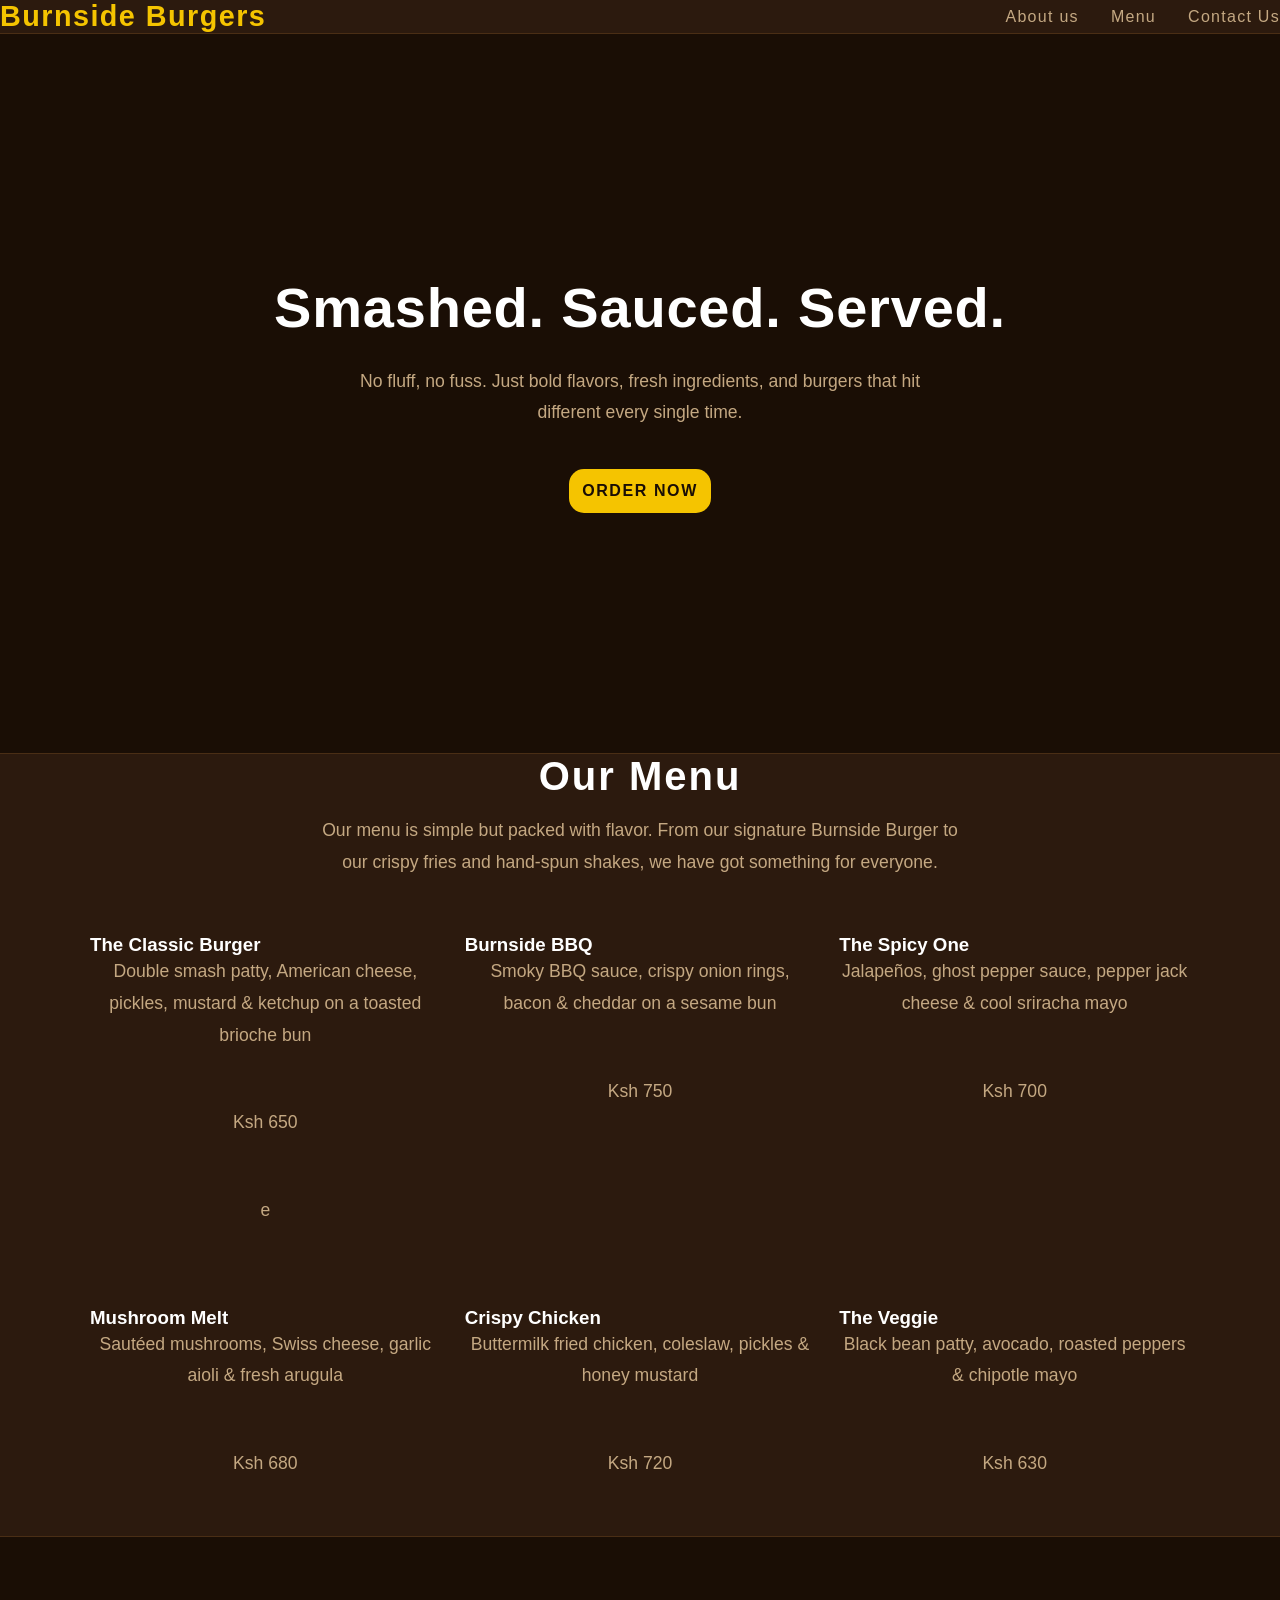
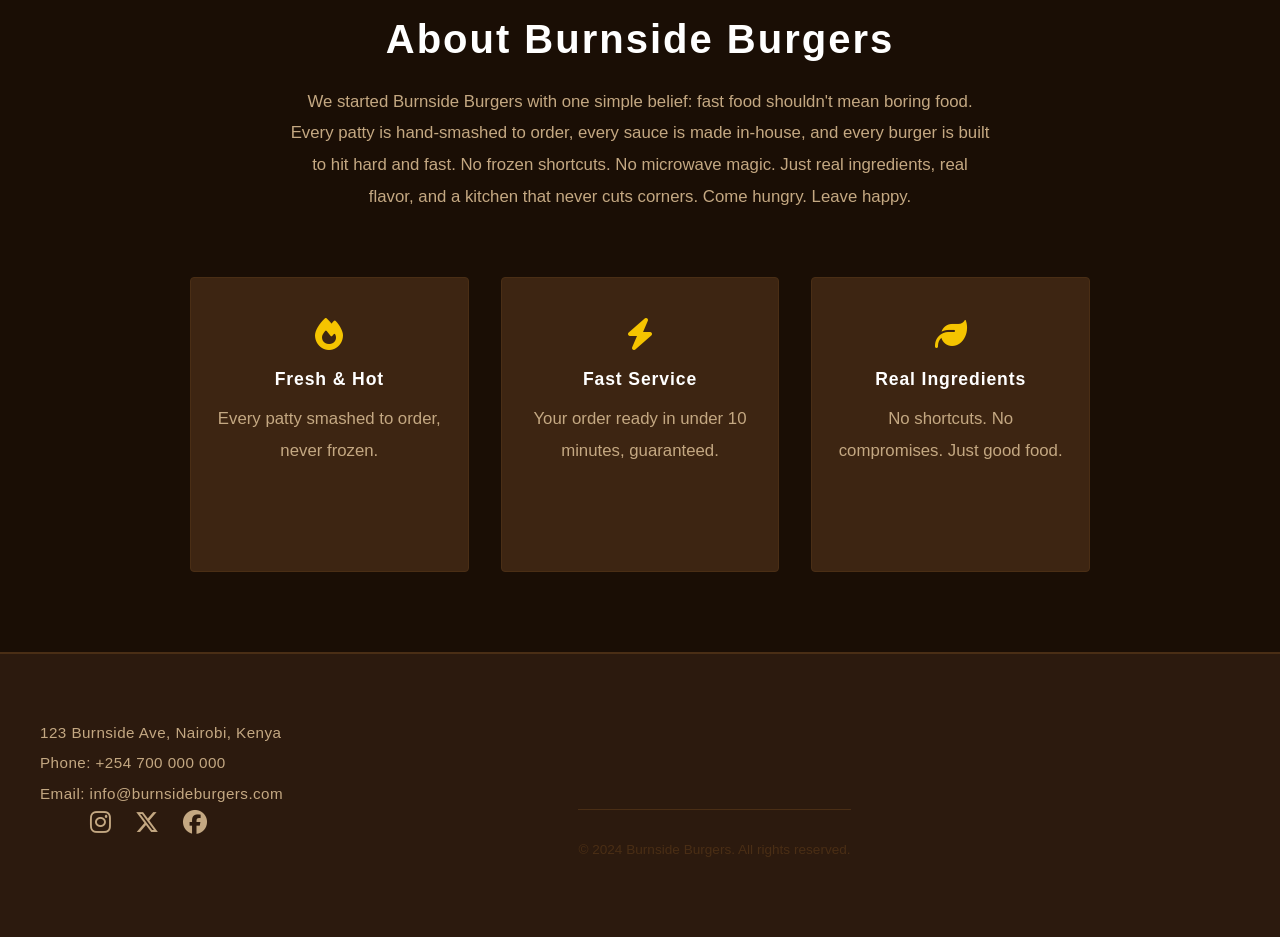
==== index.html @ 487edd74 "style: add responsive design for tablet and mobile" ====
<!DOCTYPE html>
<html lang="en">
<head>
    <meta charset="UTF-8">
    <meta name="viewport" content="width=device-width, initial-scale=1.0">
    <title>Welcome to Burnside Burgers</title>
    <link rel="stylesheet" href="https://cdnjs.cloudflare.com/ajax/libs/font-awesome/6.5.0/css/all.min.css">
    <link rel="stylesheet" href="./CSS/style.css">
</head>
<body>
    <header id="header">
        <h1 id="logo">Burnside Burgers</h1>
        <nav>
            <ul>
                <li><a href="about.html">About us</a></li>
                <li><a href="menu.html">Menu</a></li>
                <li><a href="contact.html">Contact Us</a></li>
            </ul>
        </nav>
    </header>

    <section id="hero-section">
        <h1>Smashed. Sauced. Served.</h1>
        <p>No fluff, no fuss. Just bold flavors, fresh ingredients, and burgers that hit different every single time.</p>
        <button id="order">Order Now</button>
    </section>

    <section id="menu">
        <h2>Our Menu</h2>
        <p>Our menu is simple but packed with flavor. From our signature Burnside Burger to our crispy fries and hand-spun shakes, we have got something for everyone.</p>
        <div class="menu-items">
            <div class="item">
                <h3>The Classic Burger</h3>
                <p>Double smash patty, American cheese, pickles, mustard & ketchup on a toasted brioche bun</p>
                <p>Ksh 650</p>
                <p>e</p>
            </div>
            <div class="item">
                <h3>Burnside BBQ</h3>
                <p>Smoky BBQ sauce, crispy onion rings, bacon & cheddar on a sesame bun</p>
                <p>Ksh 750</p>
            </div>
            <div class="item">
                <h3>The Spicy One</h3>
                <p>Jalapeños, ghost pepper sauce, pepper jack cheese & cool sriracha mayo</p>
                <p>Ksh 700</p>
            </div>
            <div class="item">
                <h3>Mushroom Melt</h3>
                <p>Sautéed mushrooms, Swiss cheese, garlic aioli & fresh arugula</p>
                <p>Ksh 680</p>
            </div>
            <div class="item">
                <h3>Crispy Chicken</h3>
                <p>Buttermilk fried chicken, coleslaw, pickles & honey mustard</p>
                <p>Ksh 720</p>
            </div>
            <div class="item">
                <h3>The Veggie</h3>
                <p>Black bean patty, avocado, roasted peppers & chipotle mayo</p>
                <p>Ksh 630</p>
            </div>
        </div>
    </section>

    <section id="about">
        <h2>About Burnside Burgers</h2>
        <p>We started Burnside Burgers with one simple belief: fast food shouldn't mean boring food. Every patty is hand-smashed to order, every sauce is made in-house, and every burger is built to hit hard and fast.
        No frozen shortcuts. No microwave magic. Just real ingredients, real flavor, and a kitchen that never cuts corners.
        Come hungry. Leave happy.
        </p>
        <div class="about-highlights">
            <div class="highlight">
                <i class="fas fa-fire"></i>
                <h3>Fresh & Hot</h3>
                <p>Every patty smashed to order, never frozen.</p>
            </div>
            <div class="highlight">
                <i class="fas fa-bolt"></i>
                <h3>Fast Service</h3>
                <p>Your order ready in under 10 minutes, guaranteed.</p>
            </div>
            <div class="highlight">
                <i class="fas fa-leaf"></i>
                <h3>Real Ingredients</h3>
                <p>No shortcuts. No compromises. Just good food.</p>
            </div>
        </div>
    </section>

    <section id="footer">
        <div id="contact-info">
            <p>123 Burnside Ave, Nairobi, Kenya</p>
            <p>Phone: +254 700 000 000</p>
            <p>Email: info@burnsideburgers.com</p>
        </div>
        <footer>
            <div id="social-media">
                <a href="https://instagram.com/burnsideburgers" target="_blank">
                    <i class="fab fa-instagram"></i>
                </a>

                <a href="https://twitter.com/burnsideburgers" target="_blank">
                    <i class="fab fa-x-twitter"></i>
                </a>

                <a href="https://facebook.com/burnsideburgers" target="_blank">
                    <i class="fab fa-facebook"></i>
                </a>
            </div>
            <p>&copy; 2024 Burnside Burgers. All rights reserved.</p>
        </footer>
    </section>
</body>
</html>
---- CSS/style.css ----
:root {
    --bg:       #1a0e05;  /* deep dark brown - main background */
    --section:  #2c1a0e;  /* slightly lighter brown - alternate sections */
    --card:     #3d2512;  /* warm brown - cards */
    --gold:     #f5c400;  /* golden yellow - main accent */
    --brown:    #c8752a;  /* warm orange brown - buttons, highlights */
    --white:    #ffffff;  /* pure white - headings */
    --muted:    #c4a882;  /* warm beige - secondary text */
    --border:   #4a2e15;  /* subtle brown - borders, dividers */
}
* {
    margin: 0;
    padding: 0;
    box-sizing: border-box;
}
body {
    background-color: var(--bg);
    color: var(--white);
    font-family: 'Arial', sans-serif;
}

/*Header*/
#header {
    display:flex;
    justify-content: space-between;
    align-items: center;
    padding: 1.2rem, 2.5rem;
    background-color: var(--section);
    position: sticky;
    top: 0;
    z-index: 100;
    border-bottom: 1px solid var(--border);
}

/*Logo*/
#logo {
    color: var(--gold);
    font-size: 1.8rem;
    letter-spacing: 0.05em;
}

/*Nav links*/
nav ul{
    display: flex;
    gap: 2rem;
    list-style: none;
}
nav ul a {
    color: var(--muted);
    text-decoration: none;
    font-size: 1rem;
    letter-spacing: 0.08em;
    transition: color 0.3s; /*For smooth color change on hover*/
}
nav ul a:hover {
    color: var(--gold);
}

/*Hero section*/
#hero-section {
    min-height: 80vh; /*80% of the screen height*/
    background-color: var(--bg);
    display: flex;
    flex-direction: column; /*stack heading and paragraph vertically*/
    justify-content: center;
    align-items: center;
    text-align: center;
    padding: 2rem;
    border-bottom: 1px solid var(--border);
}
#hero-section h1 {
    font-size: 3.5rem;
    color: var(--white);
    letter-spacing: 0.05rem;
    margin-bottom: 1.5rem;
    line-height: 1.2;
}
#hero-section p {
    font-size: 1.1rem;
    color: var(--muted); /*less important than heading*/
    max-width: 600px; /*stops text from stretching too wide*/
    line-height: 1.8;
    margin-bottom: 2.5rem;
}
#order {
    background-color: var(--gold);
    color: var(--bg);
    border: none;
    border-radius: 15px;
    padding: 0.8rem;
    font-size: 1rem;
    letter-spacing: 0.1em;
    text-transform: uppercase; /*makes text all CAPS*/
    cursor: pointer; /*shows hand cursor on hover*/
    font-weight: bold;
    transition: background-color 0.3s, transform 0.2s; /*smooth hover effect*/
}
#order:hover {
    background-color: var(--brown);
    color: var(--white);
    transform: translateY(-3px);    /* slightly lifts the button up */
}
#menu {
    padding: 5rem, 2.5rem;
    background-color: var(--section);
    border-bottom: 1px solid var(--border);
}
#menu p {
    text-align: center;
    color: var(--muted);
    font-size: 1.1rem;
    max-width: 650px;
    margin: 0 auto 3.5rem;
    line-height: 1.8;
}
.menu-items {
    display: grid;
    grid-template-columns: repeat(3, 1fr); /*3 equal columns*/
    gap: 1.5rem;
    max-width: 1100px; /*stops grid from getting too wide*/
    margin: 0 auto;
}
.menu-item {
    background-color: var(--card);       
    border: 1px solid var(--border);     
    padding: 2rem;                       
    border-radius: 4px;                  
    transition: transform 0.3s, border-color 0.3s; 
}
.menu-item:hover {
    transform: translateY(-5px);         
    border-color: var(--gold);          
}
.menu-item p:first-of-type {    /*targets first <p>*/
    color: var(--muted);             
    font-size: 0.9rem;              
    line-height: 1.7;                
    margin-bottom: 1.2rem;          
}
.menu-item p:last-of-type { /*targets last <p>*/
    color: var(--white);             
    font-size: 1.1rem;               
    font-weight: bold;               
    border-top: 1px solid var(--border); 
    padding-top: 1rem;               
}
#menu h2 {
    text-align: center;          
    color: var(--white);         
    font-size: 2.5rem;           
    letter-spacing: 0.05em;      
    margin-bottom: 1rem;         
}

/*About section*/
#about {
    padding: 5rem 2.5rem;              
    background-color: var(--bg);       
    text-align: center;                
    border-bottom: 1px solid var(--border); 
}
#about h2 {
    color: var(--white);           
    font-size: 2.5rem;             
    letter-spacing: 0.05em;        
    margin-bottom: 1.5rem;         
}
#about p {
    color: var(--muted);           
    font-size: 1.05rem;            
    line-height: 1.9;              
    max-width: 700px;              
    margin: 0 auto 4rem;           
}
.about-highlights {
    display: grid;                          
    grid-template-columns: repeat(3, 1fr);  
    gap: 2rem;                              
    max-width: 900px;                       
    margin: 0 auto;                        
}
.highlight {
    background-color: var(--card);      
    border: 1px solid var(--border);    
    padding: 2.5rem 1.5rem;             
    border-radius: 4px;                 
    transition: border-color 0.3s, transform 0.3s; 
}
.highlight:hover {
    border-color: var(--gold);       
    transform: translateY(-5px);     
}
.highlight i {
    font-size: 2rem;             
    color: var(--gold);          
    margin-bottom: 1.2rem;       
    display: block;              
}
.highlight h3 {
    color: var(--white);         
    font-size: 1.1rem;           
    letter-spacing: 0.05em;     
    margin-bottom: 0.8rem;       
}
.highlight p {
    color: var(--muted);        
    font-size: 0.9rem;           
    line-height: 1.7;           
}

/*Footer section*/
#footer {
    background-color: var(--section);    
    padding: 4rem 2.5rem 2rem;          
    border-top: 1px solid var(--border); 
}
footer {
    display: flex;                   /* puts children side by side */
    justify-content: space-between;  /* pushes them to opposite ends */
    align-items: flex-start;         /* aligns to the top */
    max-width: 1100px;               /* stops footer getting too wide */
    margin: 0 auto 3rem;             /* centers it, space below */
    flex-wrap: wrap;                 /* wraps to next line on small screens */
    gap: 2rem;                       /* space between columns */
}
#contact-info p {
    color: var(--muted);         
    font-size: 0.95rem;          
    line-height: 2;              
    letter-spacing: 0.03em;      
}
#social-media {
    display: flex;               
    gap: 1.5rem;                 
    align-items: center;         
}
#social-media a {
    color: var(--muted);         
    font-size: 1.5rem;          
    transition: color 0.3s, transform 0.3s;
    display: block;             

}
#social-media a:hover {
    color: var(--gold);          
    transform: translateY(-3px); 
}
footer p {
    text-align: center;          
    color: var(--border);        
    font-size: 0.85rem;          
    padding-top: 2rem;           
    border-top: 1px solid var(--border); 
    max-width: 1100px;           
    margin: 0 auto;              
}
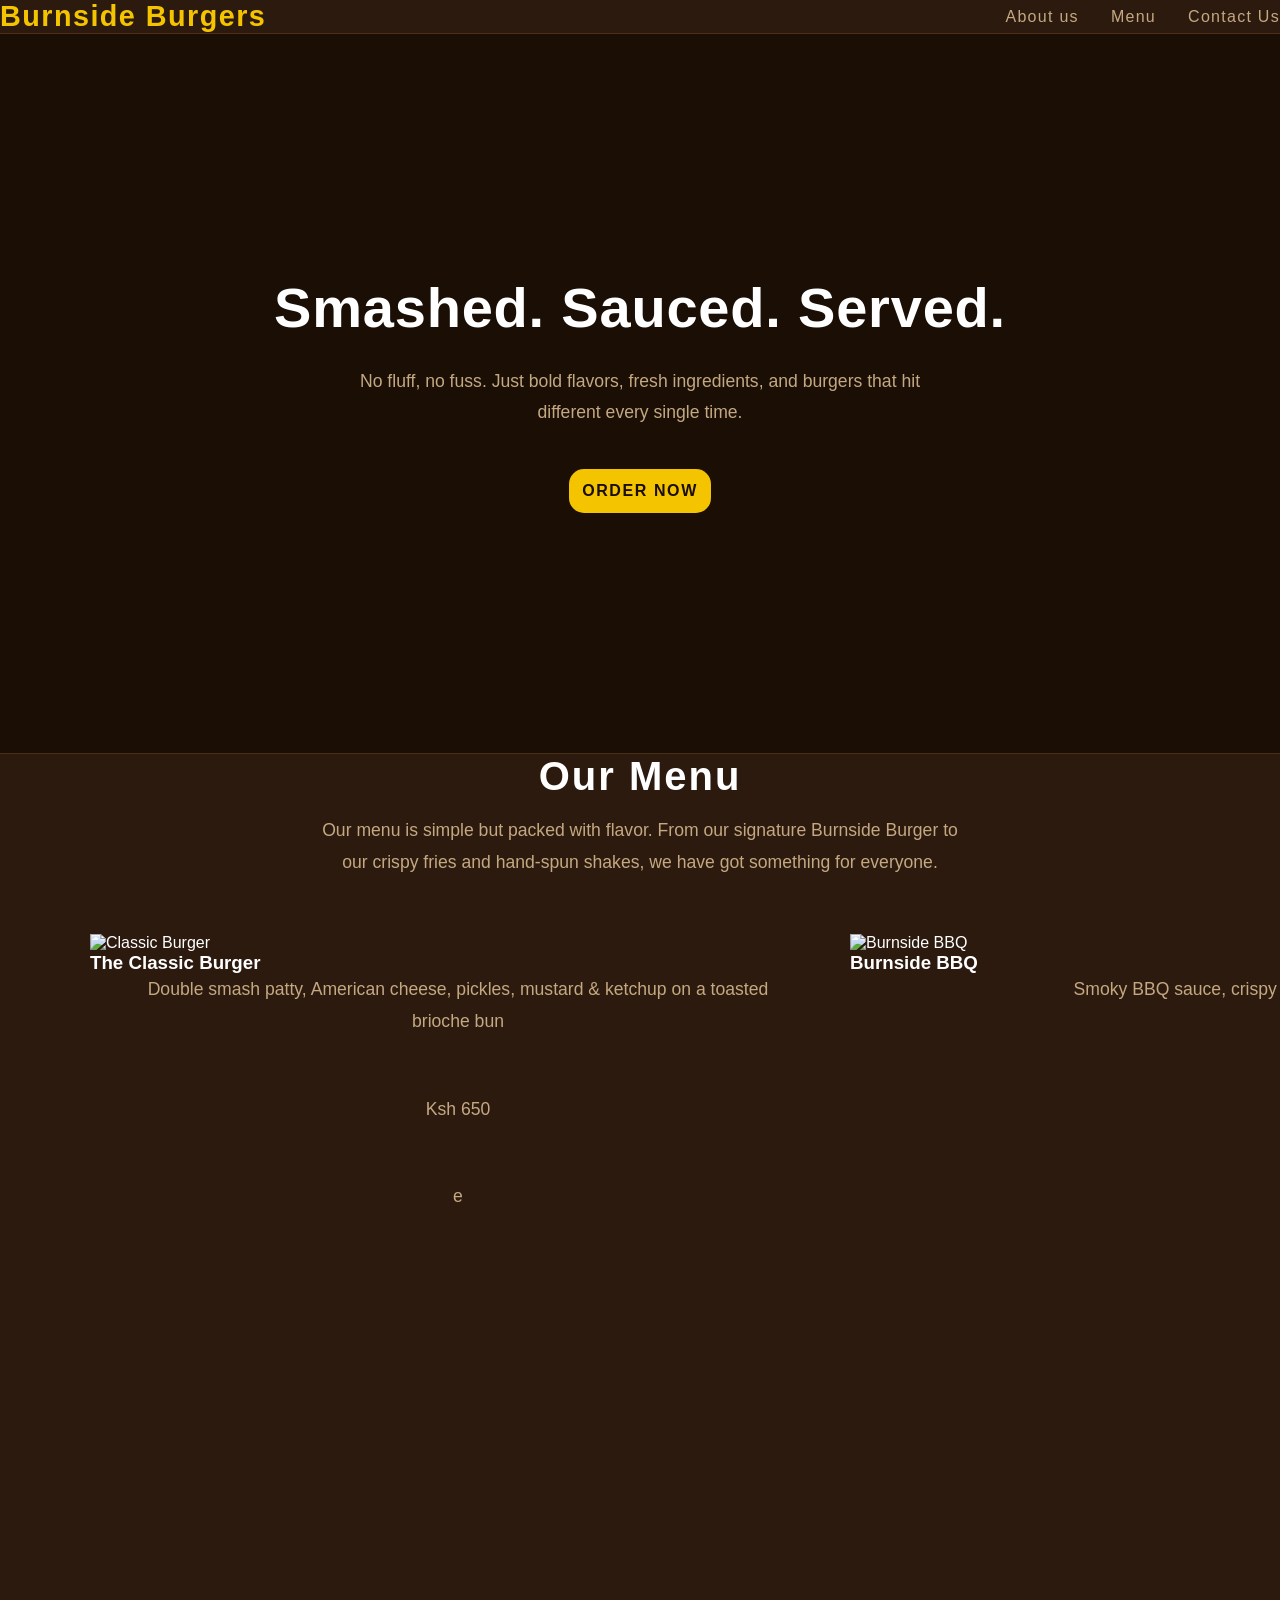
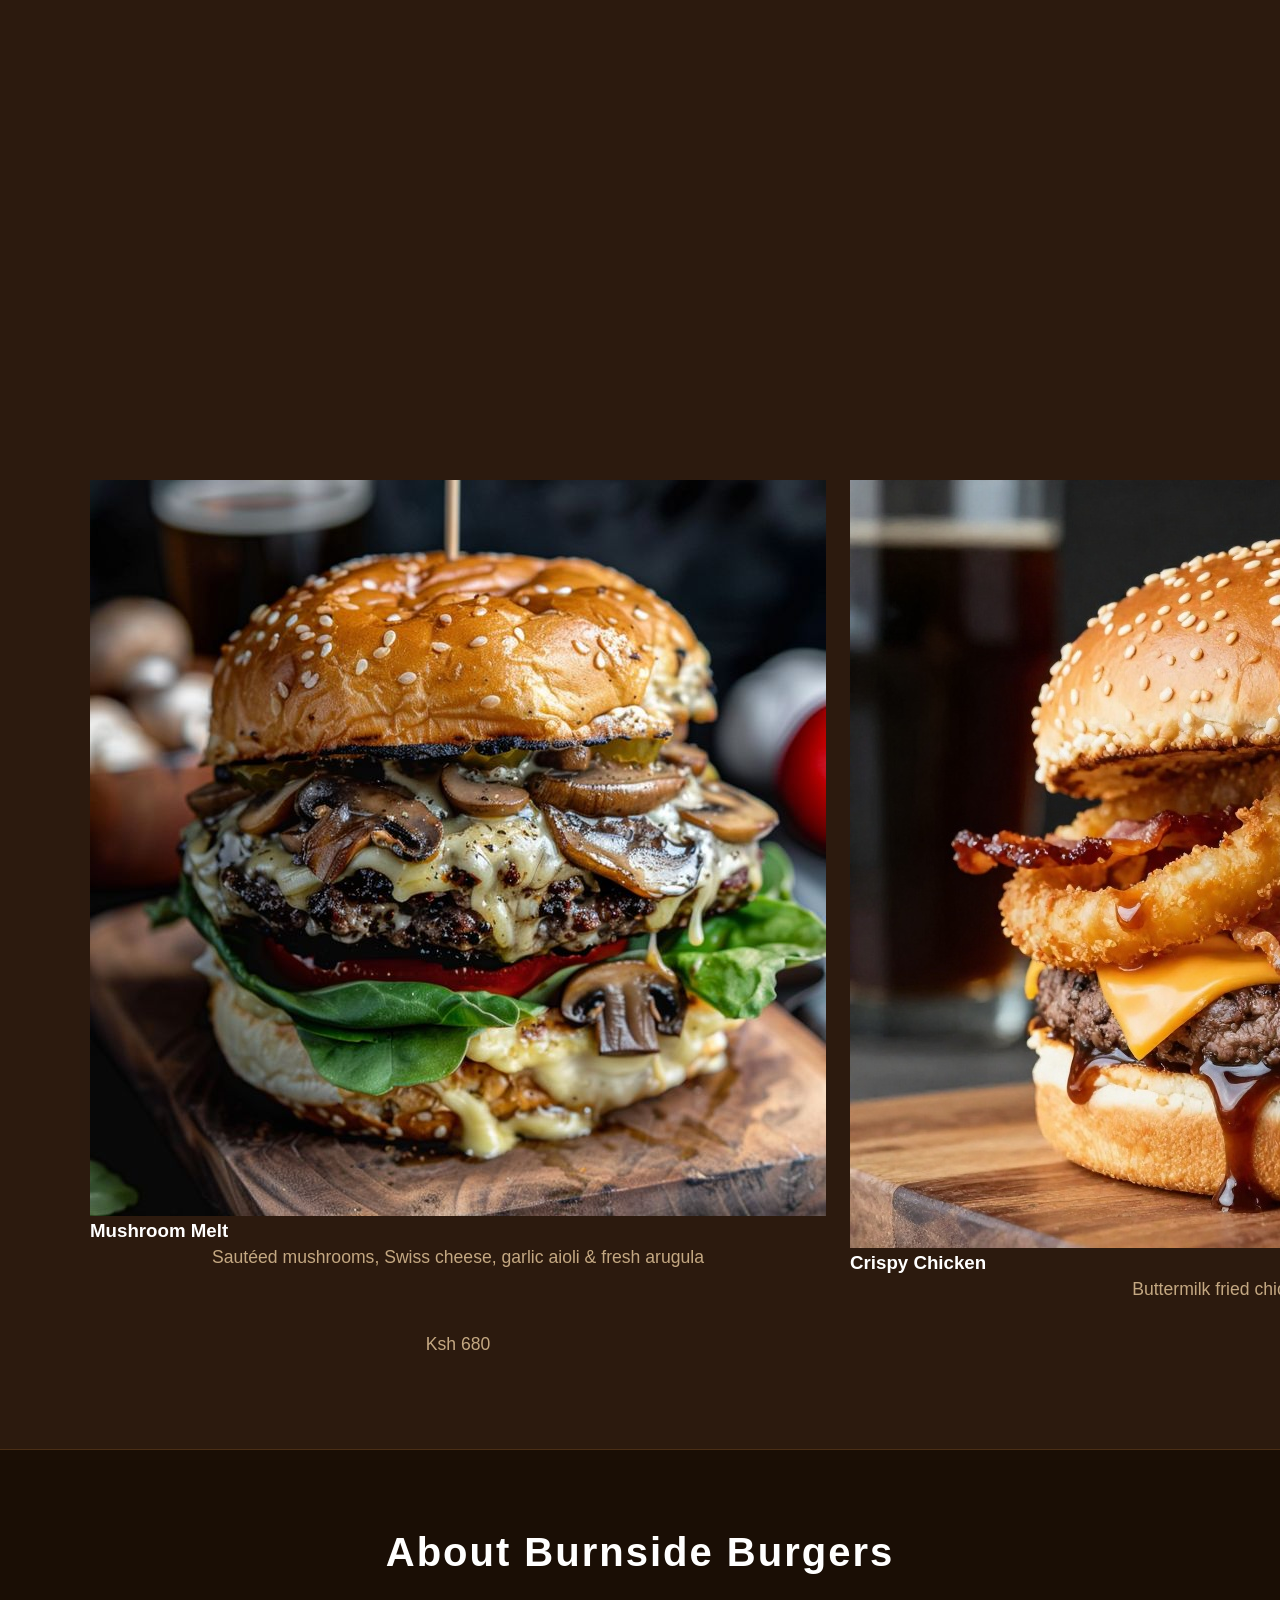
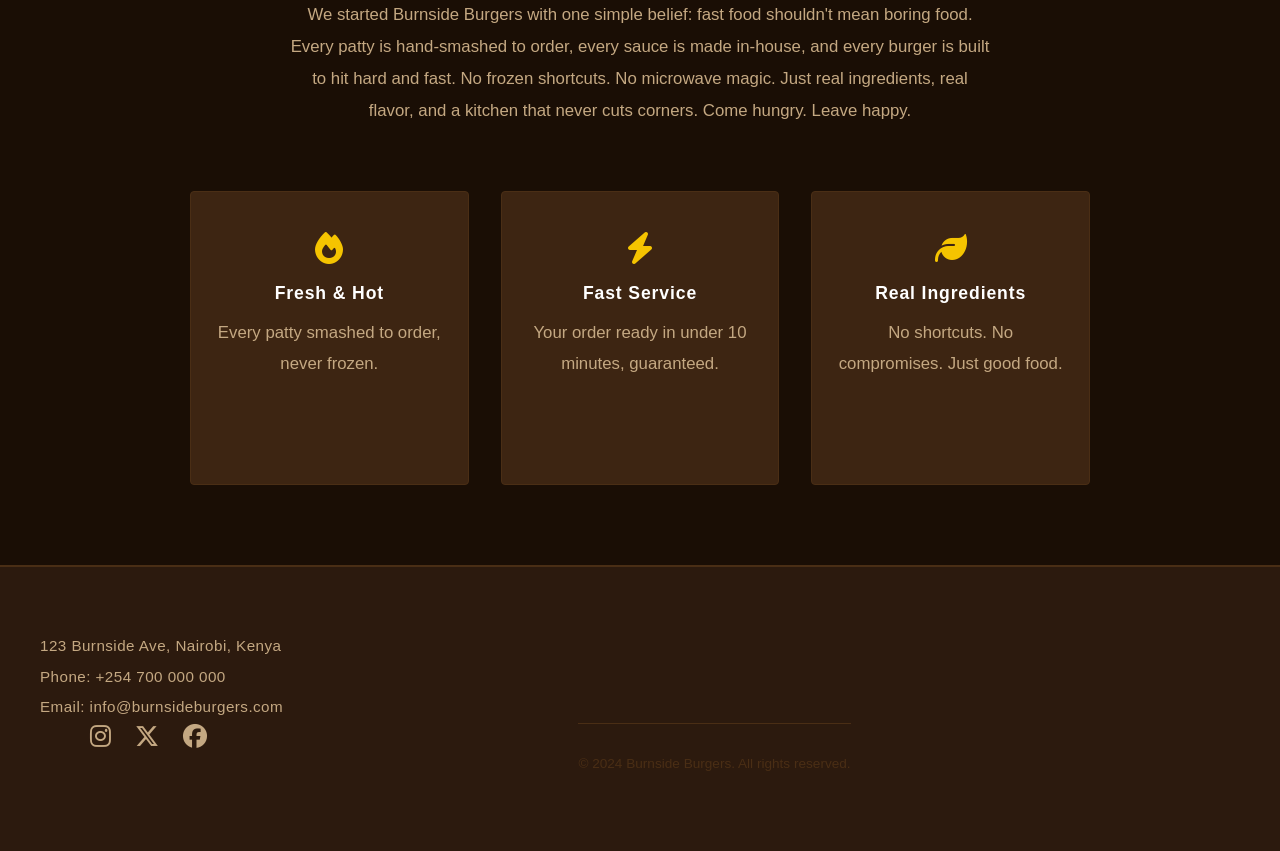
==== commit 96a0ccce: "feat: add food images to menu section" ====
--- a/index.html
+++ b/index.html
@@ -30,32 +30,38 @@
         <p>Our menu is simple but packed with flavor. From our signature Burnside Burger to our crispy fries and hand-spun shakes, we have got something for everyone.</p>
         <div class="menu-items">
             <div class="item">
+                <img src="./images/classic-burger.jpg" alt="Classic Burger">
                 <h3>The Classic Burger</h3>
                 <p>Double smash patty, American cheese, pickles, mustard & ketchup on a toasted brioche bun</p>
                 <p>Ksh 650</p>
                 <p>e</p>
             </div>
             <div class="item">
+                <img src="./images/burnside-bbq.jpg" alt="Burnside BBQ">
                 <h3>Burnside BBQ</h3>
                 <p>Smoky BBQ sauce, crispy onion rings, bacon & cheddar on a sesame bun</p>
                 <p>Ksh 750</p>
             </div>
             <div class="item">
+                <img src="./images/spicy.jpeg" alt="Spicy burger">
                 <h3>The Spicy One</h3>
                 <p>Jalapeños, ghost pepper sauce, pepper jack cheese & cool sriracha mayo</p>
                 <p>Ksh 700</p>
             </div>
             <div class="item">
+                <img src="./images/mushroom.jpeg" alt="Mushroom melt burger">
                 <h3>Mushroom Melt</h3>
                 <p>Sautéed mushrooms, Swiss cheese, garlic aioli & fresh arugula</p>
                 <p>Ksh 680</p>
             </div>
             <div class="item">
+                <img src="./images/smoky.jpg" alt="Crispy chicken burger">
                 <h3>Crispy Chicken</h3>
                 <p>Buttermilk fried chicken, coleslaw, pickles & honey mustard</p>
                 <p>Ksh 720</p>
             </div>
             <div class="item">
+                <img src="./images/veggie.jpeg" alt="Veggie burger">
                 <h3>The Veggie</h3>
                 <p>Black bean patty, avocado, roasted peppers & chipotle mayo</p>
                 <p>Ksh 630</p>
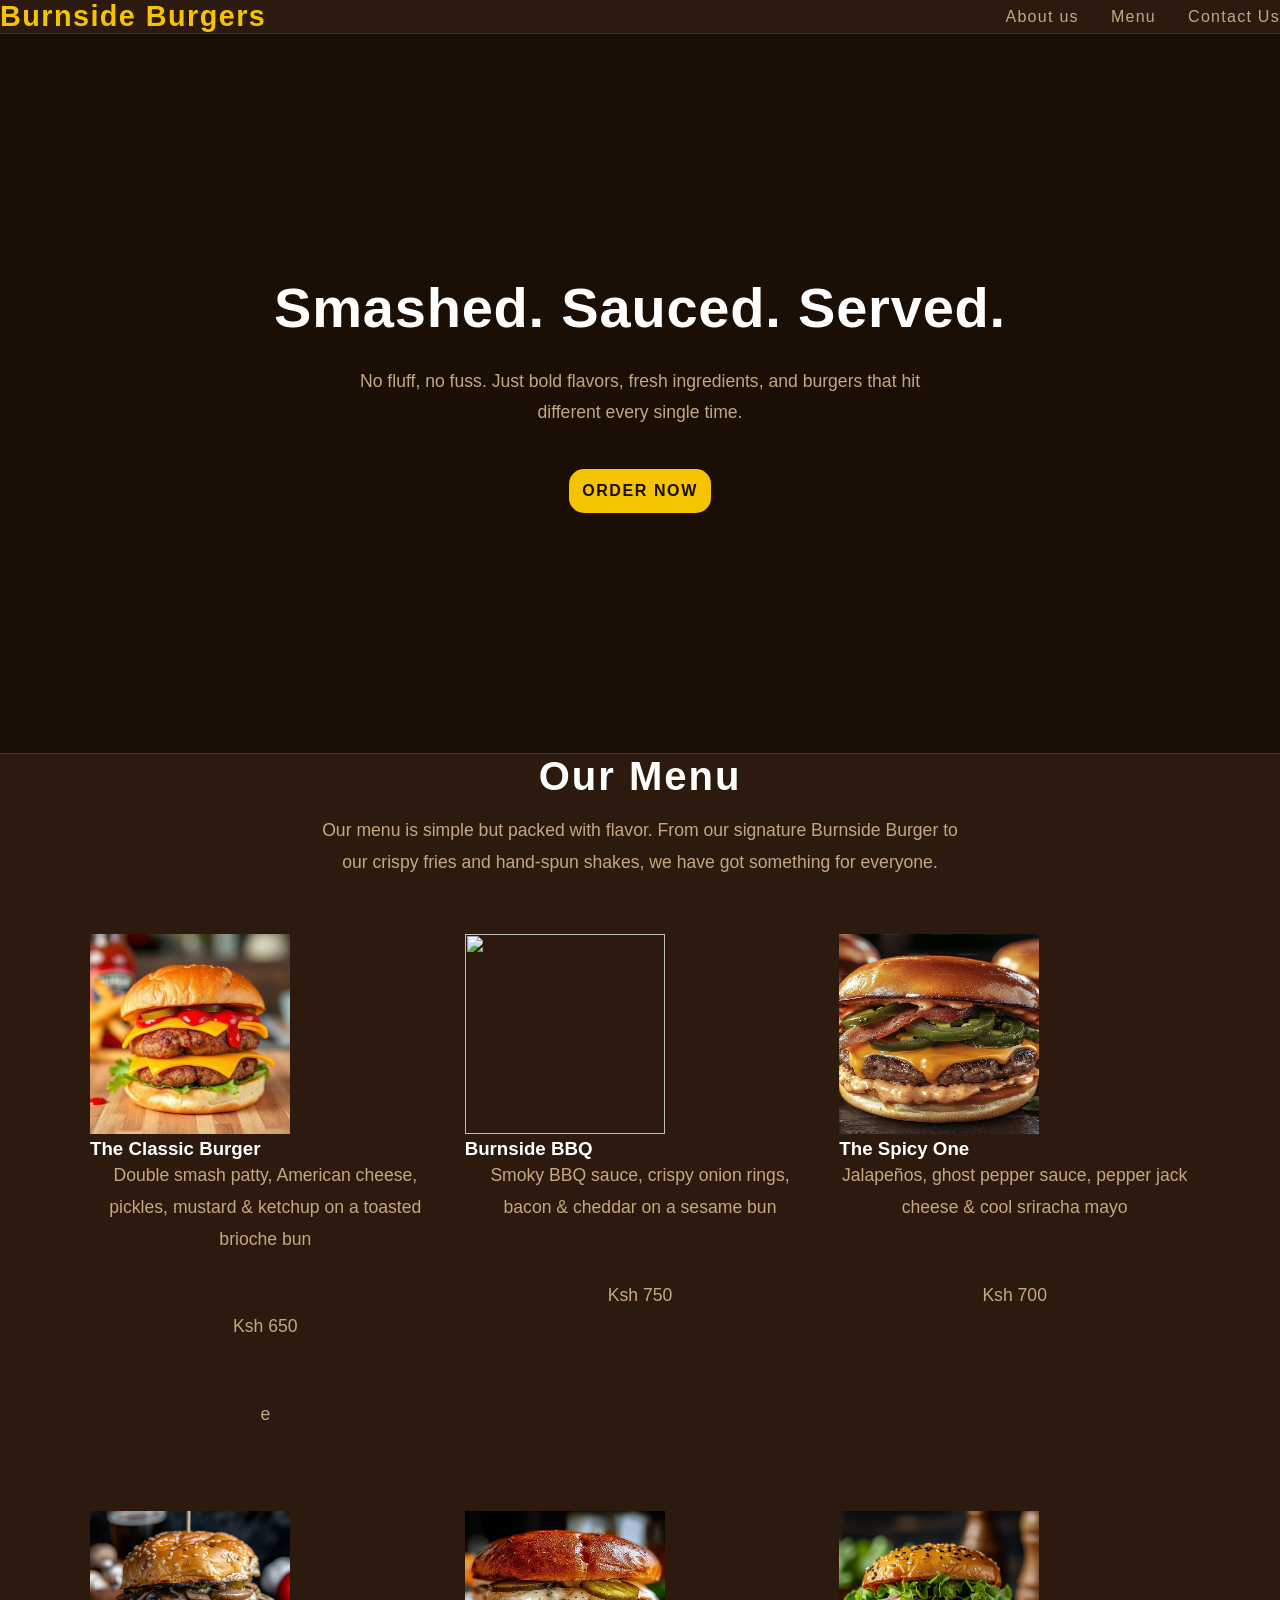
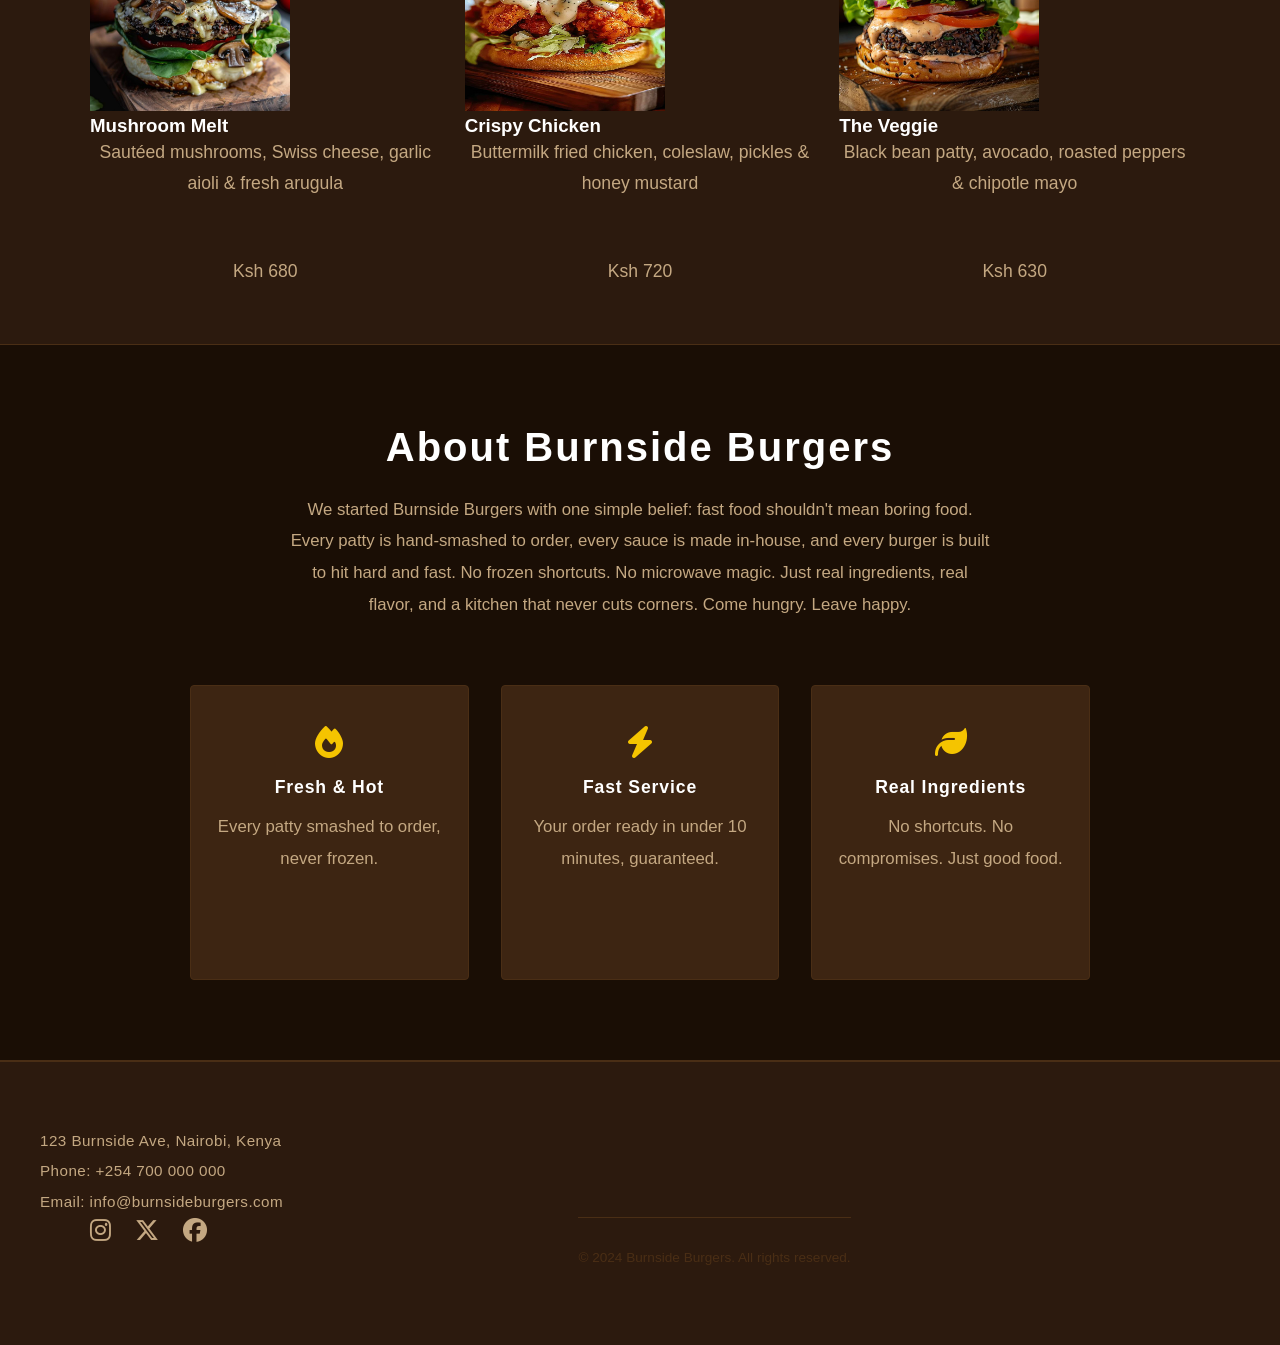
==== commit 166911d4: "fix: change width and height of menu food images" ====
--- a/index.html
+++ b/index.html
@@ -30,38 +30,38 @@
         <p>Our menu is simple but packed with flavor. From our signature Burnside Burger to our crispy fries and hand-spun shakes, we have got something for everyone.</p>
         <div class="menu-items">
             <div class="item">
-                <img src="./images/classic-burger.jpg" alt="Classic Burger">
+                <img src="./images/classic-burger.jpeg" alt="Classic Burger" width="200" height="200">
                 <h3>The Classic Burger</h3>
                 <p>Double smash patty, American cheese, pickles, mustard & ketchup on a toasted brioche bun</p>
                 <p>Ksh 650</p>
                 <p>e</p>
             </div>
             <div class="item">
-                <img src="./images/burnside-bbq.jpg" alt="Burnside BBQ">
+                <img src="./images/smoky.jpg alt="Burnside BBQ" width="200" height="200">
                 <h3>Burnside BBQ</h3>
                 <p>Smoky BBQ sauce, crispy onion rings, bacon & cheddar on a sesame bun</p>
                 <p>Ksh 750</p>
             </div>
             <div class="item">
-                <img src="./images/spicy.jpeg" alt="Spicy burger">
+                <img src="./images/spicy.jpeg" alt="Spicy burger" width="200" height="200">
                 <h3>The Spicy One</h3>
                 <p>Jalapeños, ghost pepper sauce, pepper jack cheese & cool sriracha mayo</p>
                 <p>Ksh 700</p>
             </div>
             <div class="item">
-                <img src="./images/mushroom.jpeg" alt="Mushroom melt burger">
+                <img src="./images/mushroom.jpeg" alt="Mushroom melt burger" width="200" height="200">
                 <h3>Mushroom Melt</h3>
                 <p>Sautéed mushrooms, Swiss cheese, garlic aioli & fresh arugula</p>
                 <p>Ksh 680</p>
             </div>
             <div class="item">
-                <img src="./images/smoky.jpg" alt="Crispy chicken burger">
+                <img src="./images/crispy-chicken.jpeg" alt="Crispy chicken burger" width="200" height="200">
                 <h3>Crispy Chicken</h3>
                 <p>Buttermilk fried chicken, coleslaw, pickles & honey mustard</p>
                 <p>Ksh 720</p>
             </div>
             <div class="item">
-                <img src="./images/veggie.jpeg" alt="Veggie burger">
+                <img src="./images/veggie.jpeg" alt="Veggie burger" width="200" height="200">
                 <h3>The Veggie</h3>
                 <p>Black bean patty, avocado, roasted peppers & chipotle mayo</p>
                 <p>Ksh 630</p>
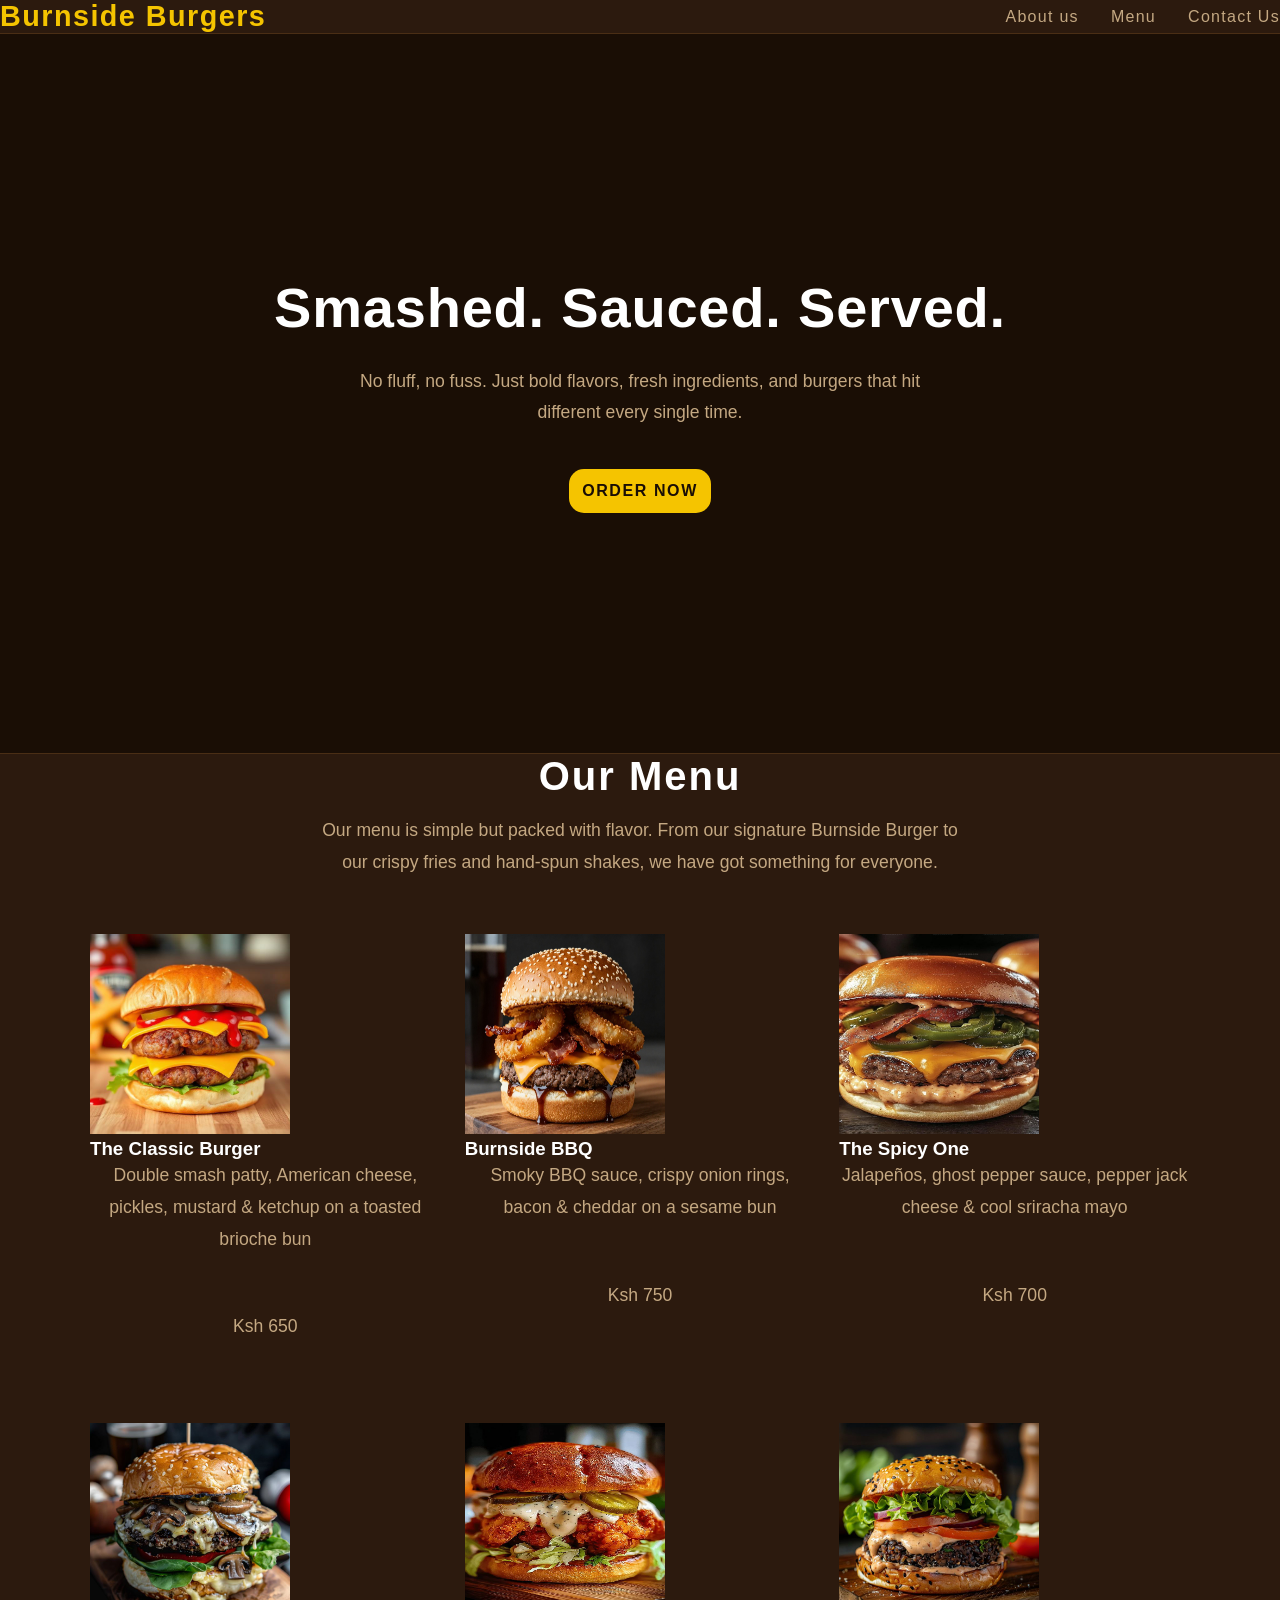
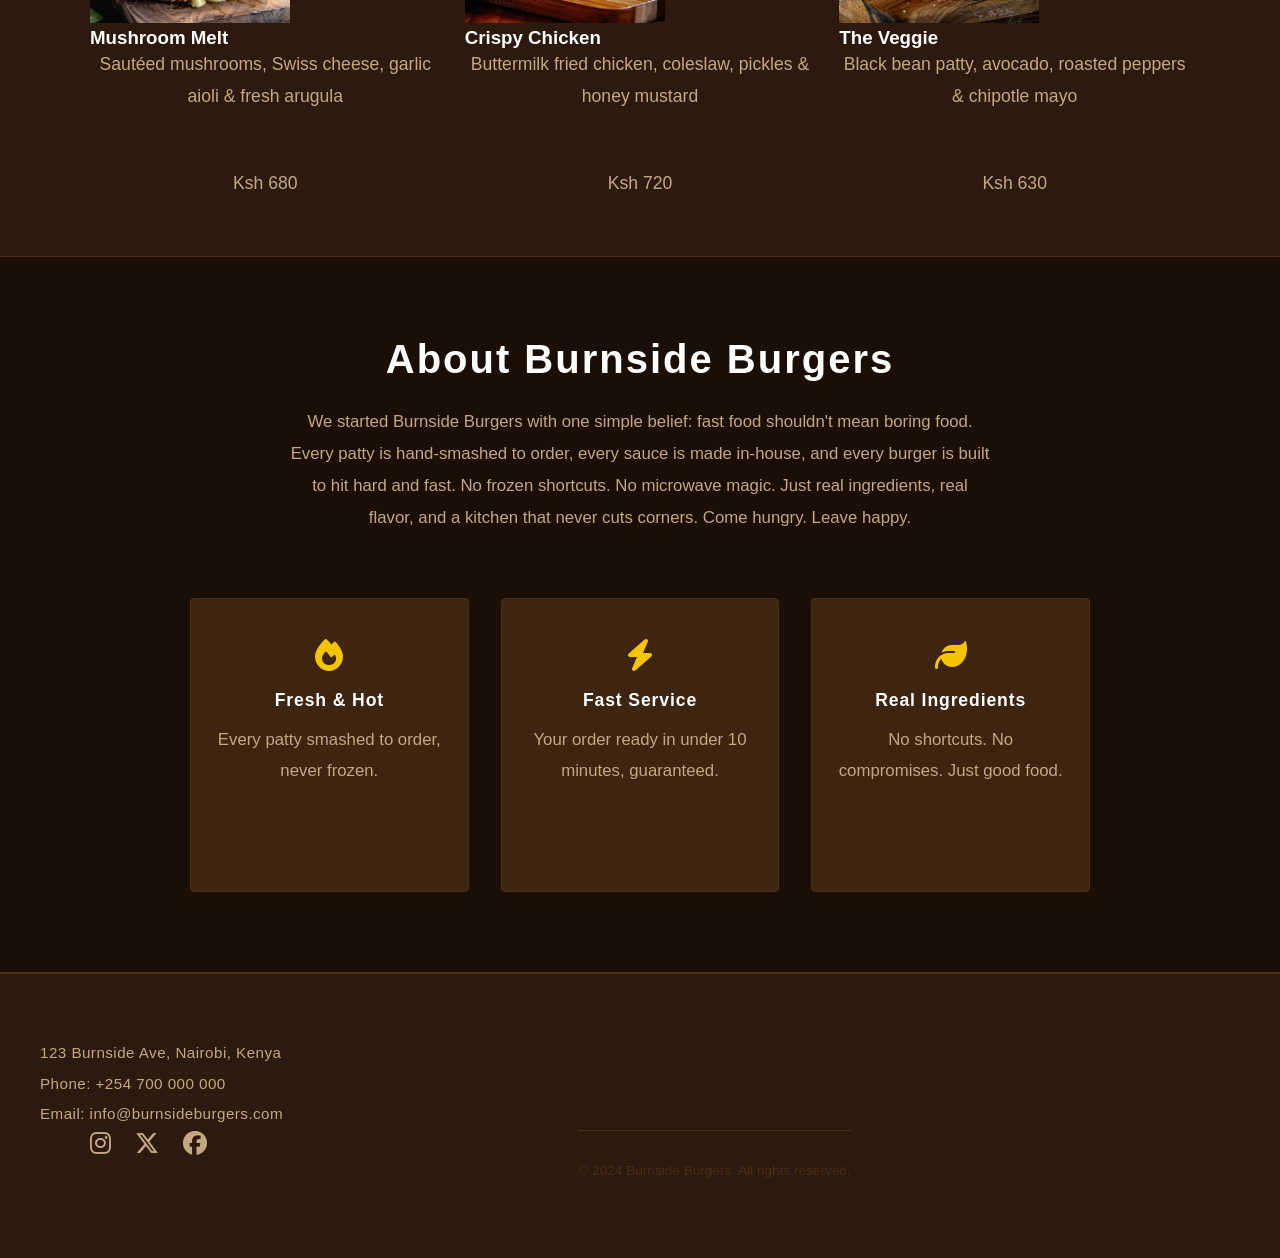
==== commit d25c8b56: "fix: fix typo in menu HTML" ====
--- a/index.html
+++ b/index.html
@@ -34,10 +34,9 @@
                 <h3>The Classic Burger</h3>
                 <p>Double smash patty, American cheese, pickles, mustard & ketchup on a toasted brioche bun</p>
                 <p>Ksh 650</p>
-                <p>e</p>
             </div>
             <div class="item">
-                <img src="./images/smoky.jpg alt="Burnside BBQ" width="200" height="200">
+                <img src="./images/smoky.jpg" alt="Burnside BBQ" width="200" height="200">
                 <h3>Burnside BBQ</h3>
                 <p>Smoky BBQ sauce, crispy onion rings, bacon & cheddar on a sesame bun</p>
                 <p>Ksh 750</p>
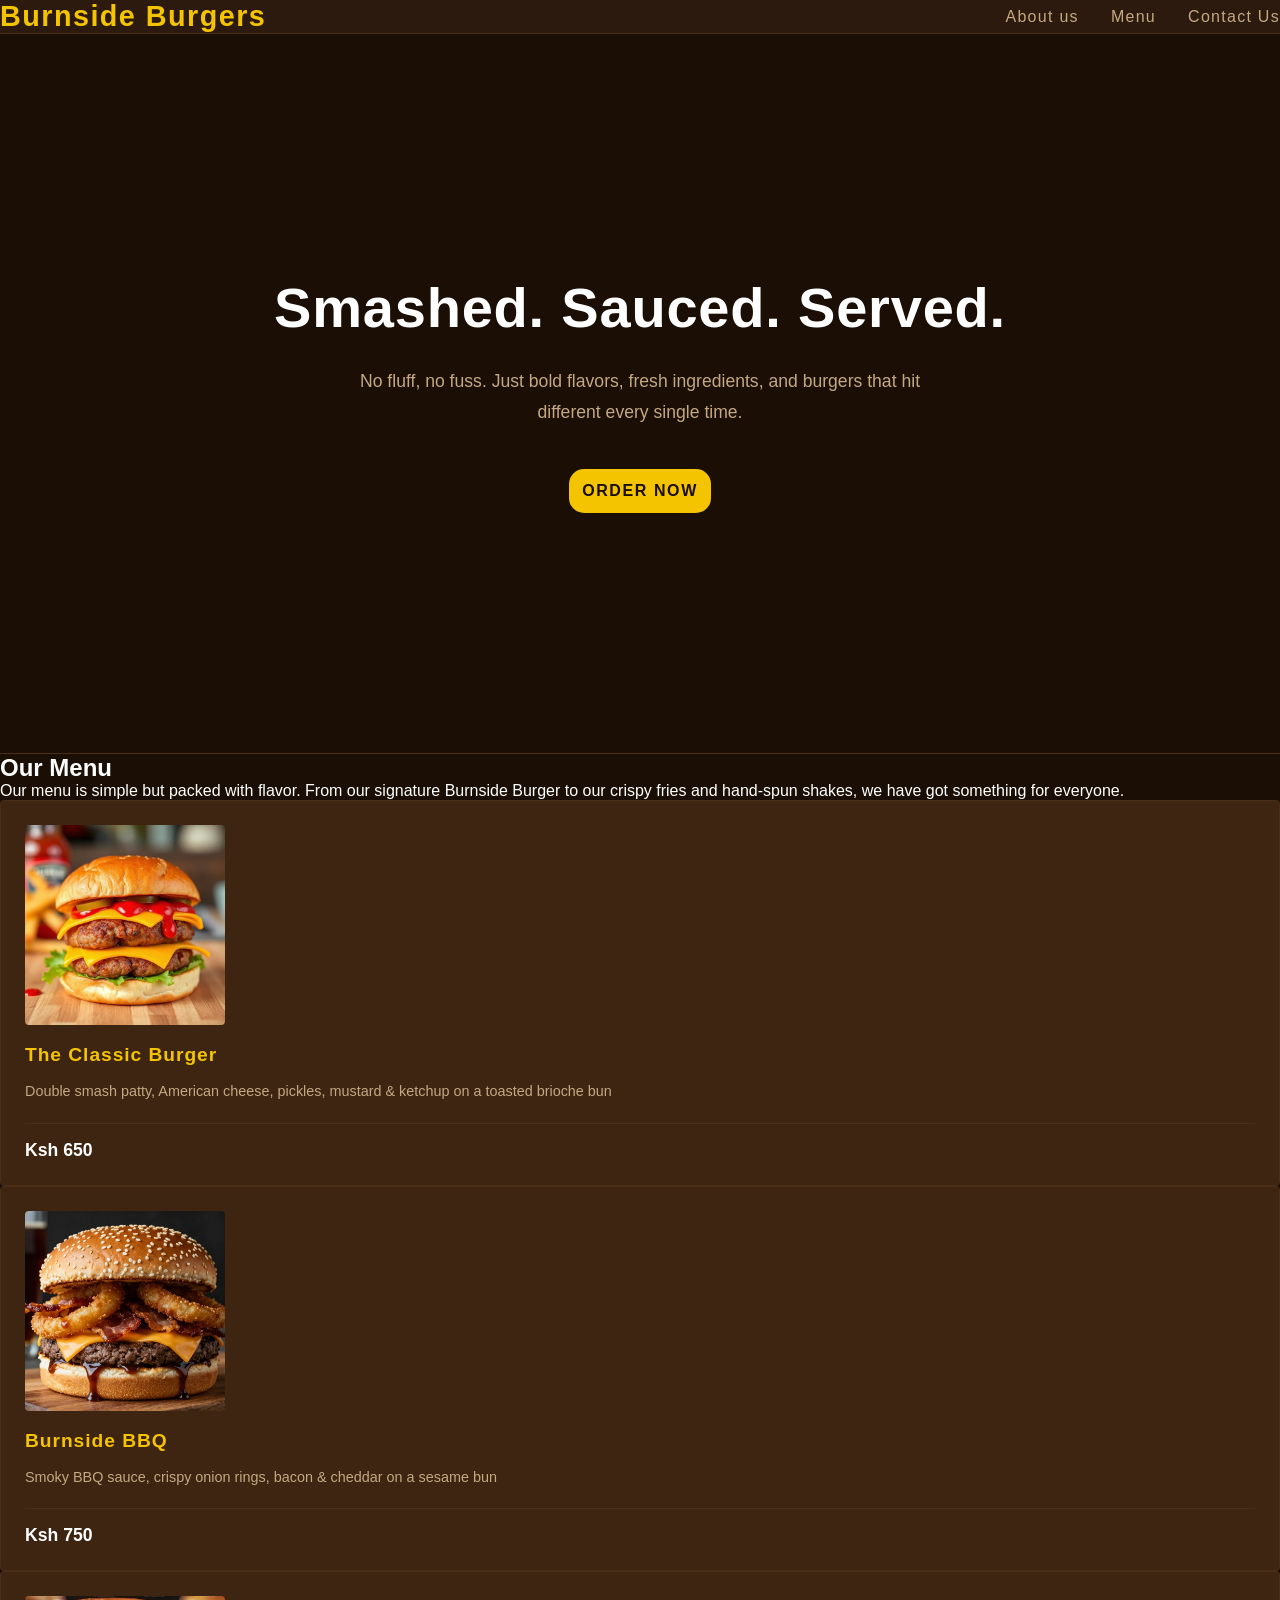
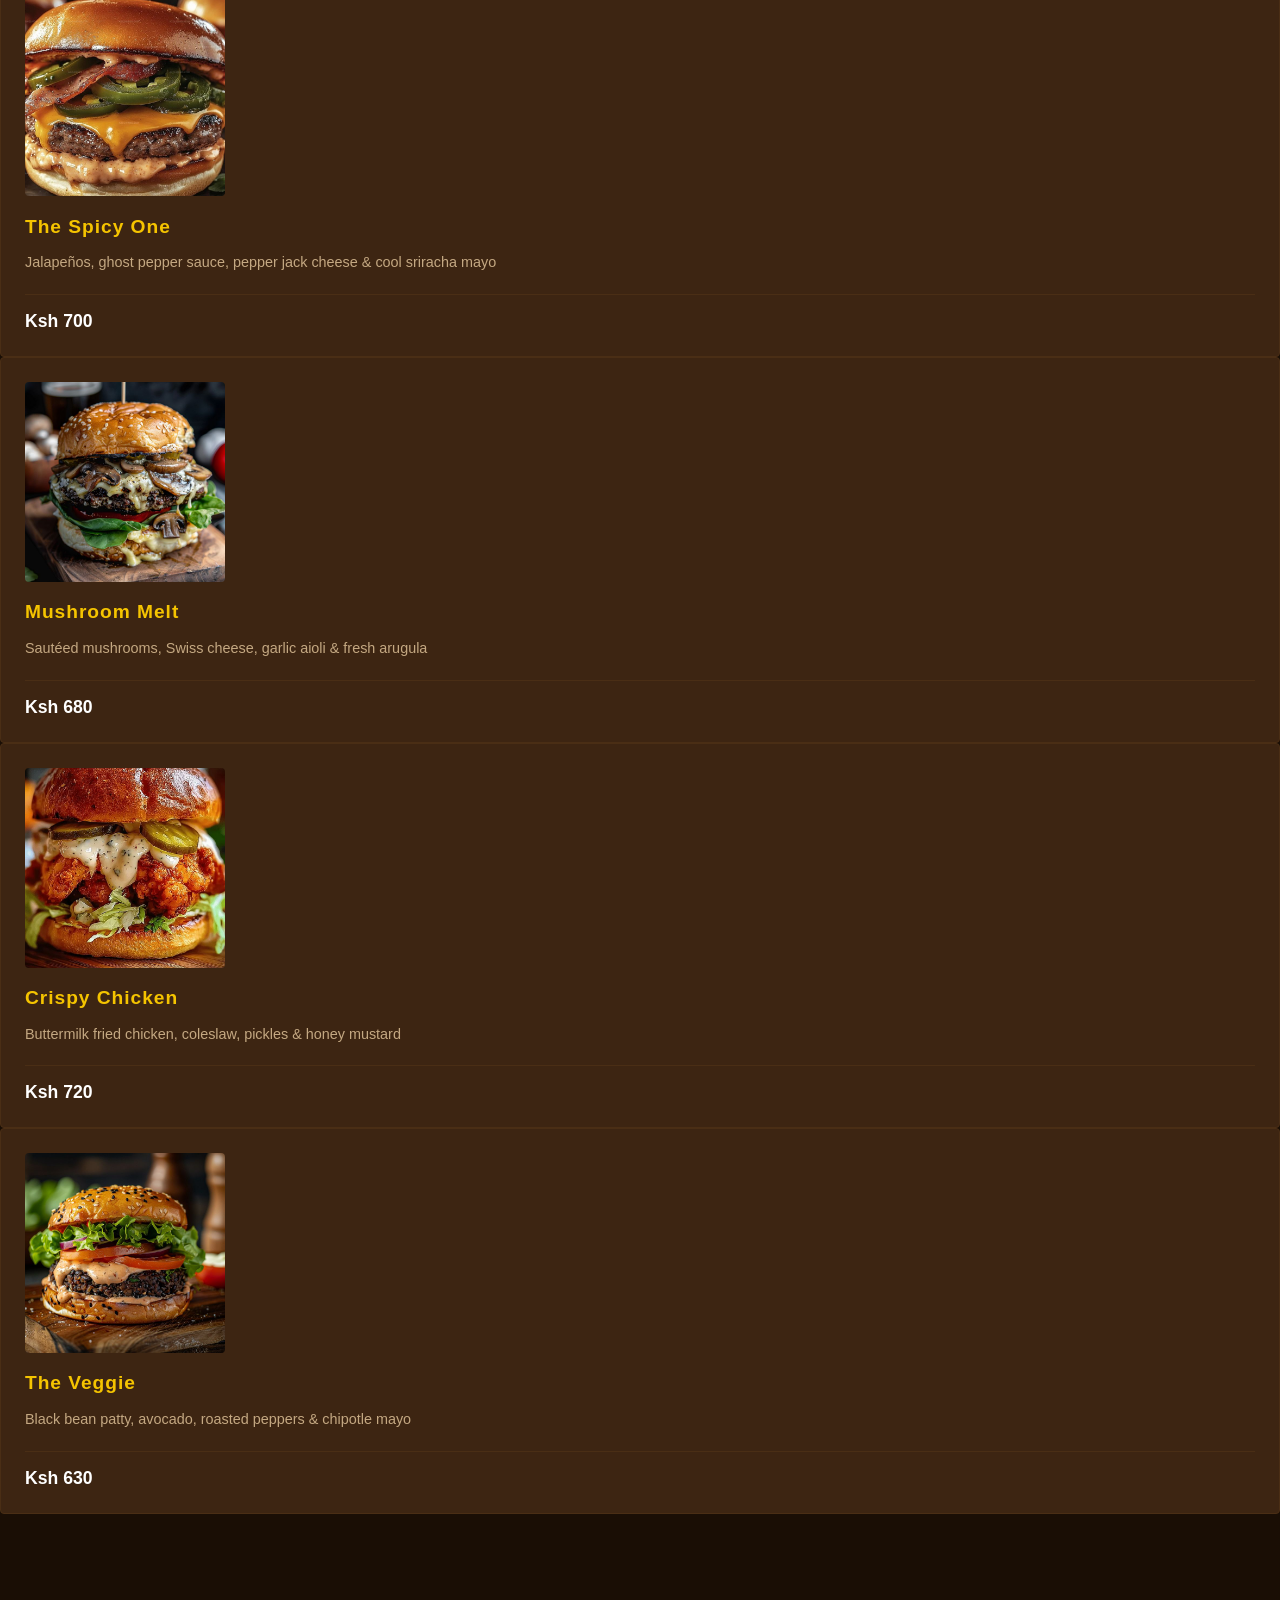
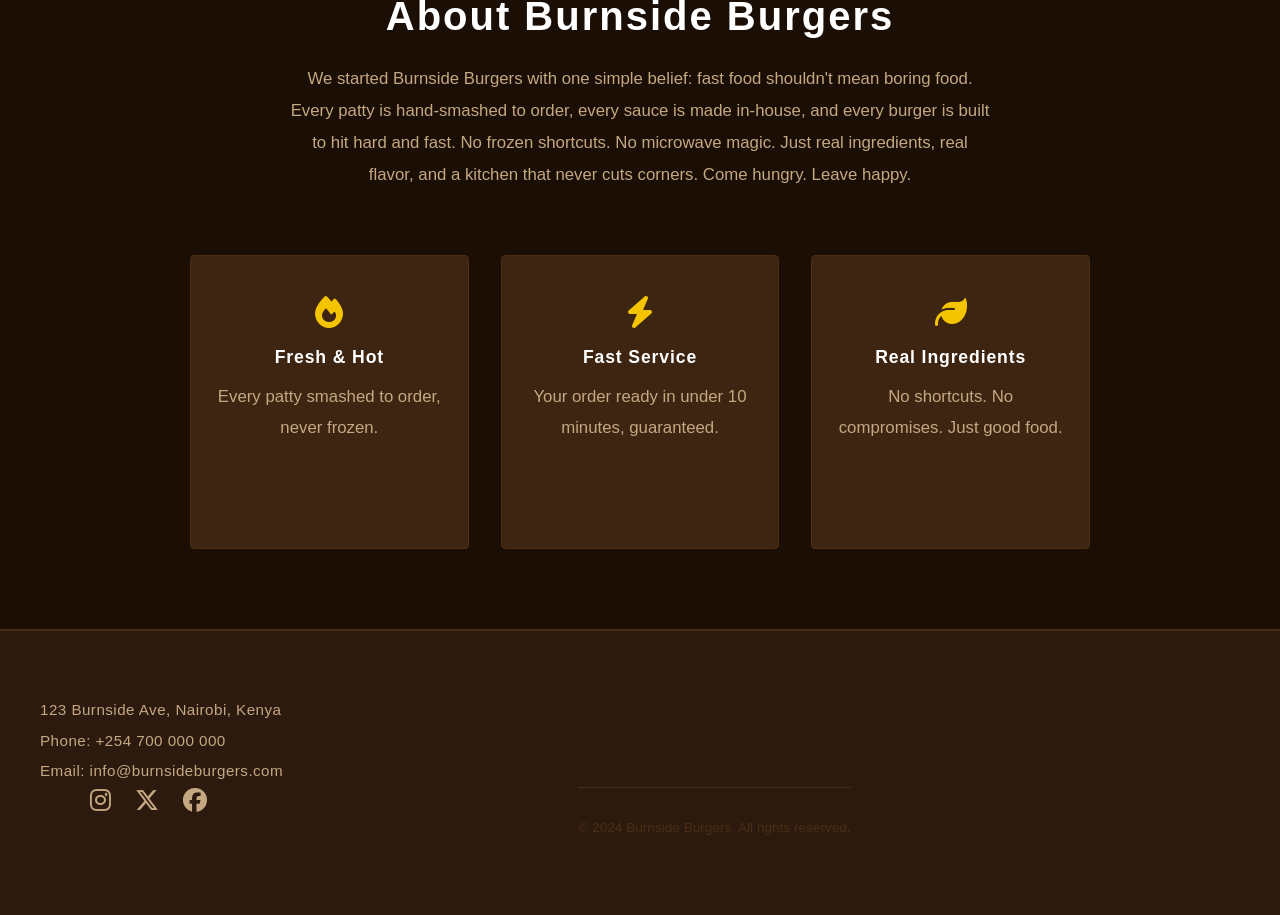
==== commit 61b82087: "feat: add burger images in index.html and style menu section in style.css" ====
--- a/index.html
+++ b/index.html
@@ -30,37 +30,37 @@
         <p>Our menu is simple but packed with flavor. From our signature Burnside Burger to our crispy fries and hand-spun shakes, we have got something for everyone.</p>
         <div class="menu-items">
             <div class="item">
-                <img src="./images/classic-burger.jpeg" alt="Classic Burger" width="200" height="200">
+                <img src="./images/classic-burger.jpeg" alt="Classic Burger">
                 <h3>The Classic Burger</h3>
                 <p>Double smash patty, American cheese, pickles, mustard & ketchup on a toasted brioche bun</p>
                 <p>Ksh 650</p>
             </div>
             <div class="item">
-                <img src="./images/smoky.jpg" alt="Burnside BBQ" width="200" height="200">
+                <img src="./images/smoky.jpg" alt="Burnside BBQ">
                 <h3>Burnside BBQ</h3>
                 <p>Smoky BBQ sauce, crispy onion rings, bacon & cheddar on a sesame bun</p>
                 <p>Ksh 750</p>
             </div>
             <div class="item">
-                <img src="./images/spicy.jpeg" alt="Spicy burger" width="200" height="200">
+                <img src="./images/spicy.jpeg" alt="Spicy burger">
                 <h3>The Spicy One</h3>
                 <p>Jalapeños, ghost pepper sauce, pepper jack cheese & cool sriracha mayo</p>
                 <p>Ksh 700</p>
             </div>
             <div class="item">
-                <img src="./images/mushroom.jpeg" alt="Mushroom melt burger" width="200" height="200">
+                <img src="./images/mushroom.jpeg" alt="Mushroom melt burger">
                 <h3>Mushroom Melt</h3>
                 <p>Sautéed mushrooms, Swiss cheese, garlic aioli & fresh arugula</p>
                 <p>Ksh 680</p>
             </div>
             <div class="item">
-                <img src="./images/crispy-chicken.jpeg" alt="Crispy chicken burger" width="200" height="200">
+                <img src="./images/crispy-chicken.jpeg" alt="Crispy chicken burger">
                 <h3>Crispy Chicken</h3>
                 <p>Buttermilk fried chicken, coleslaw, pickles & honey mustard</p>
                 <p>Ksh 720</p>
             </div>
             <div class="item">
-                <img src="./images/veggie.jpeg" alt="Veggie burger" width="200" height="200">
+                <img src="./images/veggie.jpeg" alt="Veggie burger">
                 <h3>The Veggie</h3>
                 <p>Black bean patty, avocado, roasted peppers & chipotle mayo</p>
                 <p>Ksh 630</p>
--- a/CSS/style.css
+++ b/CSS/style.css
@@ -100,57 +100,48 @@
     color: var(--white);
     transform: translateY(-3px);    /* slightly lifts the button up */
 }
-#menu {
-    padding: 5rem, 2.5rem;
-    background-color: var(--section);
-    border-bottom: 1px solid var(--border);
-}
-#menu p {
-    text-align: center;
-    color: var(--muted);
-    font-size: 1.1rem;
-    max-width: 650px;
-    margin: 0 auto 3.5rem;
-    line-height: 1.8;
-}
-.menu-items {
-    display: grid;
-    grid-template-columns: repeat(3, 1fr); /*3 equal columns*/
-    gap: 1.5rem;
-    max-width: 1100px; /*stops grid from getting too wide*/
-    margin: 0 auto;
-}
-.menu-item {
-    background-color: var(--card);       
-    border: 1px solid var(--border);     
-    padding: 2rem;                       
-    border-radius: 4px;                  
-    transition: transform 0.3s, border-color 0.3s; 
-}
-.menu-item:hover {
-    transform: translateY(-5px);         
-    border-color: var(--gold);          
-}
-.menu-item p:first-of-type {    /*targets first <p>*/
-    color: var(--muted);             
-    font-size: 0.9rem;              
-    line-height: 1.7;                
-    margin-bottom: 1.2rem;          
-}
-.menu-item p:last-of-type { /*targets last <p>*/
-    color: var(--white);             
-    font-size: 1.1rem;               
-    font-weight: bold;               
-    border-top: 1px solid var(--border); 
-    padding-top: 1rem;               
-}
-#menu h2 {
-    text-align: center;          
-    color: var(--white);         
-    font-size: 2.5rem;           
-    letter-spacing: 0.05em;      
-    margin-bottom: 1rem;         
-}
+
+/*Menu*/
+.item img {
+    width: 200px;                 
+    height: 200px;               
+    object-fit: cover;           
+    border-radius: 4px;          
+    margin-bottom: 1.2rem;  
+    display: flex;
+}
+.item {
+    background-color: var(--card);       /* warm dark brown */
+    border: 1px solid var(--border);     /* subtle border */
+    padding: 1.5rem;                     /* space inside the card */
+    border-radius: 4px;                  /* slightly rounded corners */
+    transition: transform 0.3s, border-color 0.3s; /* smooth hover */
+    
+}
+.item:hover {
+    transform: translateY(-5px);         /* card lifts up slightly */
+    border-color: var(--gold);           /* border turns gold */
+}
+.item h3 {
+    color: var(--gold);              /* gold to stand out */
+    font-size: 1.2rem;               /* bigger than normal text */
+    margin-bottom: 0.8rem;           /* space below the name */
+    letter-spacing: 0.05em;          /* slight spacing between letters */
+}
+.item p:first-of-type {
+    color: var(--muted);             /* warm beige, secondary text */
+    font-size: 0.9rem;               /* slightly smaller */
+    line-height: 1.7;                /* comfortable reading spacing */
+    margin-bottom: 1.2rem;           /* space below description */
+}
+.item p:last-of-type {
+    color: var(--white);             /* pure white to stand out */
+    font-size: 1.1rem;               /* slightly bigger */
+    font-weight: bold;               /* bold so it stands out */
+    border-top: 1px solid var(--border); /* line above the price */
+    padding-top: 1rem;               /* space above the price */
+}
+
 
 /*About section*/
 #about {
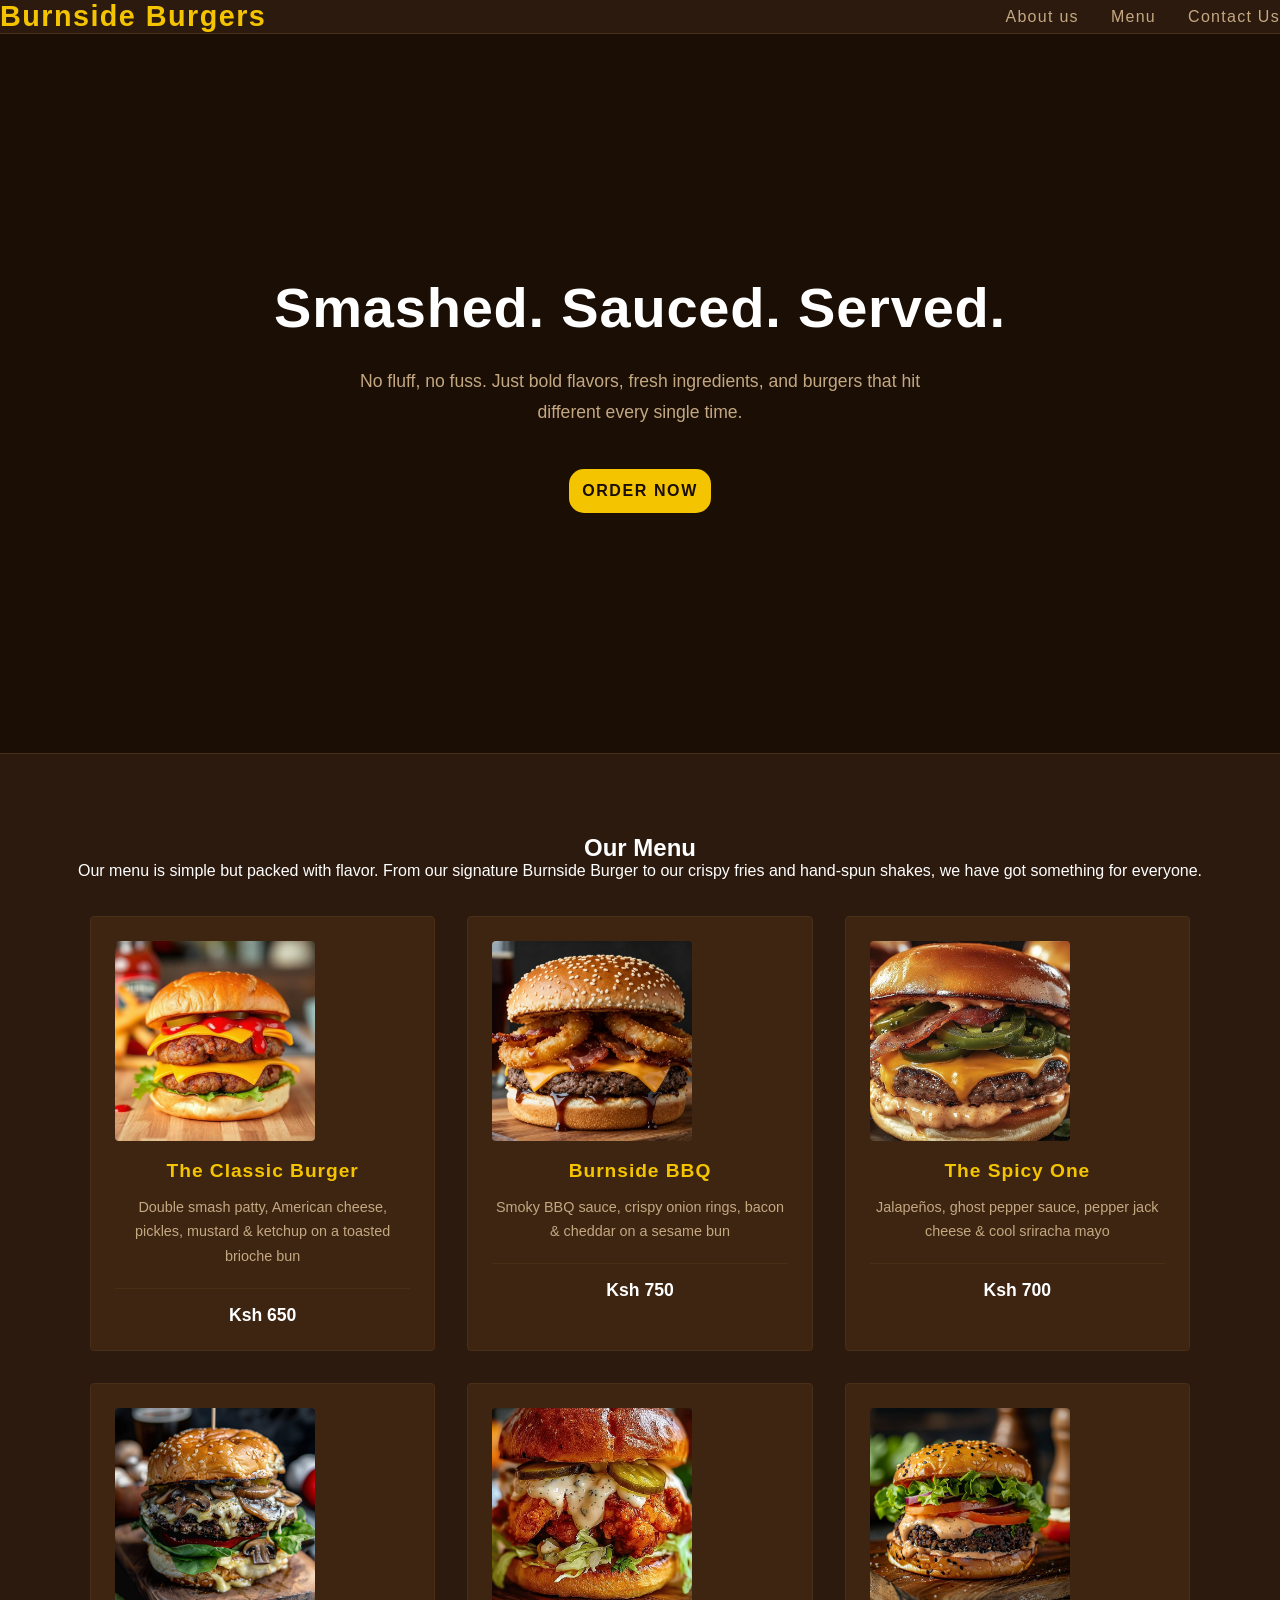
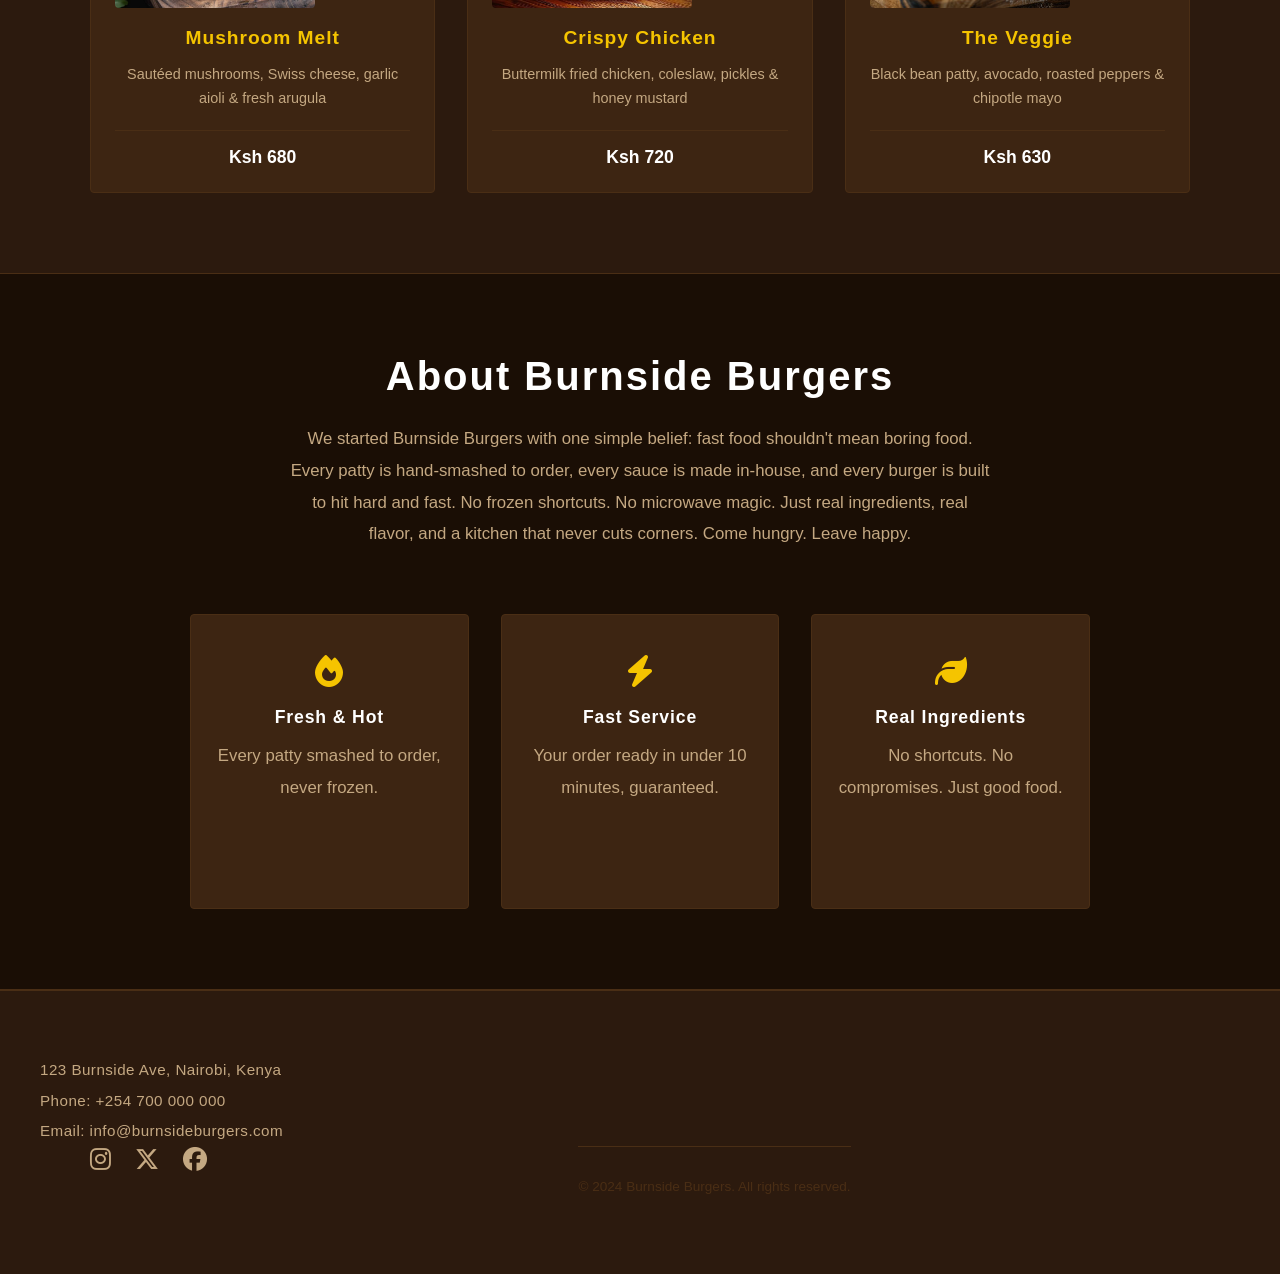
==== commit cb20985b: "style: add more style in menu section" ====
--- a/index.html
+++ b/index.html
@@ -27,7 +27,7 @@
 
     <section id="menu">
         <h2>Our Menu</h2>
-        <p>Our menu is simple but packed with flavor. From our signature Burnside Burger to our crispy fries and hand-spun shakes, we have got something for everyone.</p>
+        <p>Our menu is simple but packed with flavor. From our signature Burnside Burger to our crispy fries and hand-spun shakes, we have got something for everyone.</p><br><br>
         <div class="menu-items">
             <div class="item">
                 <img src="./images/classic-burger.jpeg" alt="Classic Burger">
--- a/CSS/style.css
+++ b/CSS/style.css
@@ -102,6 +102,19 @@
 }
 
 /*Menu*/
+#menu {
+    padding: 5rem 2.5rem;
+    background-color: var(--section);
+    text-align: center;
+    border-bottom: 1px solid var(--border);
+}
+.menu-items {
+    display: grid;                         
+    grid-template-columns: repeat(3, 1fr); 
+    gap: 2rem;                             
+    max-width: 1100px;                    
+    margin: 0 auto;                       
+}
 .item img {
     width: 200px;                 
     height: 200px;               
@@ -141,6 +154,7 @@
     border-top: 1px solid var(--border); /* line above the price */
     padding-top: 1rem;               /* space above the price */
 }
+
 
 
 /*About section*/
